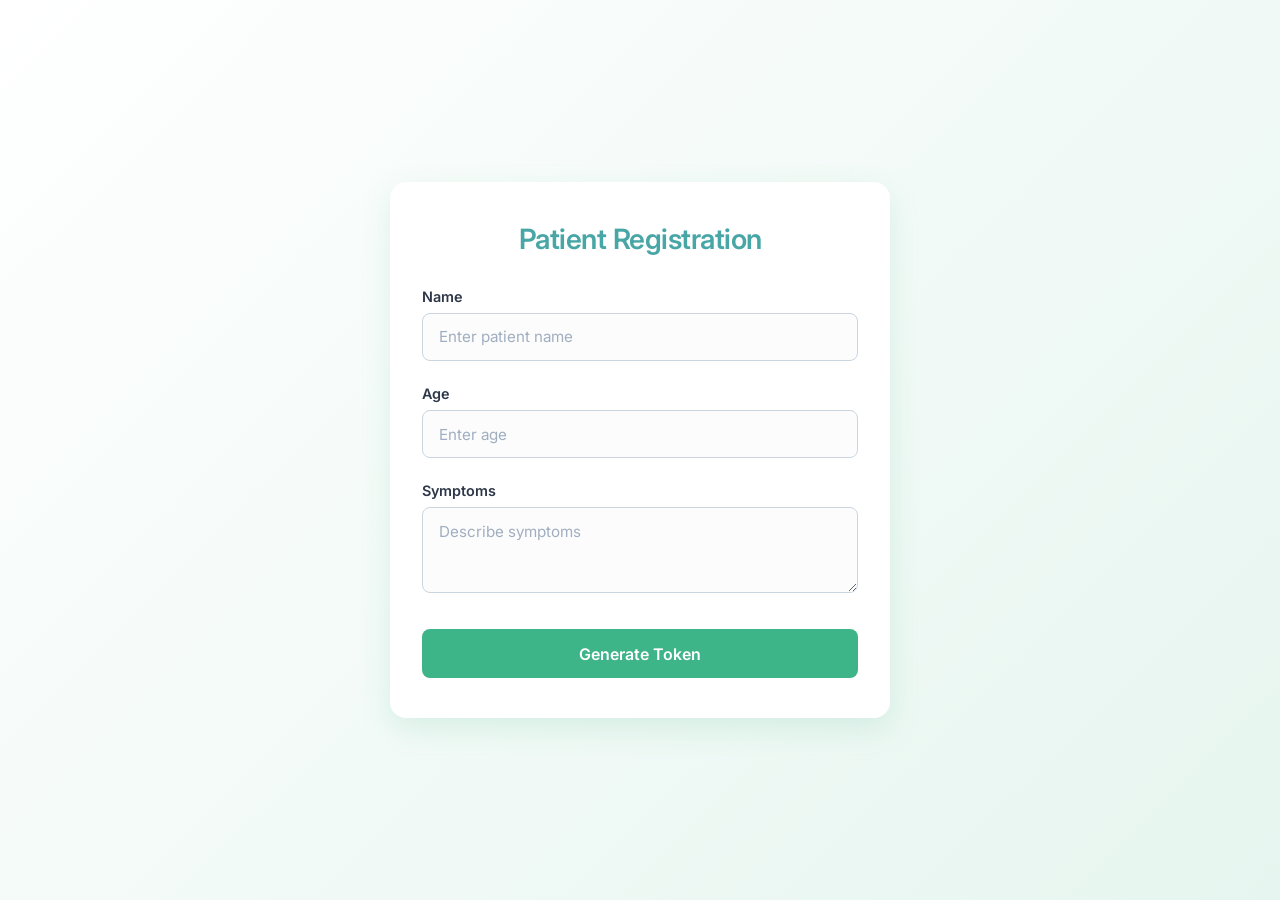
==== patientSide/patient.html @ 9d566e9e "updated" ====
<!DOCTYPE html>
<html lang="en">
<head>
    <meta charset="UTF-8">
    <meta name="viewport" content="width=device-width, initial-scale=1.0">
    <title>MediQueue</title>
    <link rel="stylesheet" href="patient.css">
    <link href="https://fonts.googleapis.com/css2?family=Inter:wght@400;500;600&display=swap" rel="stylesheet">
</head>
<body>
    <main class="container">
        <section class="card">
            <h1>Patient Registration</h1>
            <form id="registrationForm">
                <div class="form-group">
                    <label for="name">Name</label>
                    <input type="text" id="name" name="name" required placeholder="Enter patient name">
                </div>
                <div class="form-group">
                    <label for="age">Age</label>
                    <input type="number" id="age" name="age" required min="0" placeholder="Enter age">
                </div>
                <div class="form-group">
                    <label for="symptoms">Symptoms</label>
                    <textarea id="symptoms" name="symptoms" required rows="3" placeholder="Describe symptoms"></textarea>
                </div>

                <button type="submit" class="submit-btn">Generate Token</button>
            </form>

        </section>
    </main>
    <script src="patient.js"></script>
</body>
</html>
---- patientSide/patient.css ----
/* =======================================
   MediQueue - Patient Registration CSS
   Theme: Mint Green / Teal (Healthcare)
======================================= */

/* --- CSS Variables (Color Palette & Theme) --- */
:root {
    --primary: #3EB489;         /* Mint green */
    --primary-hover: #2F9A72;   /* Slightly darker mint */
    --secondary: #48a6a6;       /* Soft teal */
    --surface: #ffffff;         /* White card background */
    --background-start: #ffffff;
    --background-end: #e6f5ef;  /* Light mint background */
    --text-primary: #2d3748;    /* Dark gray for readability */
    --text-secondary: #718096;  /* Lighter gray */
    --border: #cbd5e0;          /* Soft border color */
    --border-focus: #3EB489;    /* Focus border color */
}

/* --- Global Resets & Basics --- */
* {
    box-sizing: border-box;
    margin: 0;
    padding: 0;
    font-family: 'Inter', -apple-system, BlinkMacSystemFont, "Segoe UI", Roboto, sans-serif;
}

/* --- Background and Centering --- */
body {
    /* Gradient from white to soft mint */
    background: linear-gradient(135deg, var(--background-start), var(--background-end));
    color: var(--text-primary);
    
    /* Centering the card */
    display: flex;
    justify-content: center;
    align-items: center;
    min-height: 100vh;
    padding: 1.5rem;
}

/* --- Responsive Container --- */
.container {
    width: 100%;
    max-width: 500px;
}

/* --- Card Styling (Animation & Shadows) --- */
.card {
    background-color: var(--surface);
    border-radius: 16px; /* Rounded corners */
    /* Soft healthcare-themed shadow */
    box-shadow: 0 10px 30px rgba(62, 180, 137, 0.15);
    padding: 2.5rem 2rem;
    width: 100%;
    
    /* Soft animation on load */
    animation: fadeSlideUp 0.6s ease-out forwards;
}

/* Keyframes for the soft load animation */
@keyframes fadeSlideUp {
    from {
        opacity: 0;
        transform: translateY(20px);
    }
    to {
        opacity: 1;
        transform: translateY(0);
    }
}

/* --- Header/Title Styling --- */
h1 {
    font-size: 1.75rem;
    font-weight: 600;
    text-align: center;
    margin-bottom: 2rem;
    color: var(--secondary); /* Title uses soft teal */
    letter-spacing: -0.5px;
}

/* --- Form Layout & Spacing --- */
.form-group {
    margin-bottom: 1.5rem; /* Spacing between fields */
}

label {
    display: block;
    font-size: 0.9rem;
    font-weight: 600;         /* Slightly bold labels */
    margin-bottom: 0.5rem;
    color: var(--text-primary);
}

/* --- Inputs, Textarea & Select Styling --- */
input, textarea, select {
    width: 100%;
    padding: 0.85rem 1rem;
    border: 1px solid var(--border); /* Light border */
    border-radius: 8px;              /* Rounded edges */
    font-size: 0.95rem;
    outline: none;
    color: var(--text-primary);
    background-color: #fcfcfc;
    
    /* Smooth transitions for hover and focus */
    transition: box-shadow 0.3s ease, border-color 0.3s ease, background-color 0.3s ease;
}

input::placeholder, textarea::placeholder {
    color: #a0aec0;
}

/* Input Focus Glow Effect */
input:focus, textarea:focus, select:focus {
    border-color: var(--border-focus);
    background-color: #ffffff;
    /* Soft mint glow */
    box-shadow: 0 0 0 3px rgba(62, 180, 137, 0.2); 
}

textarea {
    resize: vertical;
}

/* --- Generate Token Button --- */
.submit-btn {
    width: 100%;
    padding: 0.9rem;
    background-color: var(--primary);
    color: #ffffff;
    border: none;
    border-radius: 8px; /* Rounded corners */
    font-size: 1rem;
    font-weight: 600;
    cursor: pointer;
    margin-top: 0.5rem;
    
    /* Smooth hover effect with scaling */
    transition: background-color 0.3s ease, transform 0.2s ease, box-shadow 0.2s ease;
}

.submit-btn:hover {
    background-color: var(--primary-hover);
    transform: translateY(-2px) scale(1.01); /* Soft scale/lift effect */
    box-shadow: 0 4px 12px rgba(62, 180, 137, 0.3);
}

.submit-btn:active {
    transform: translateY(0) scale(0.99); /* Press down effect */
}

/* --- Result / Token Section --- */
.hidden {
    display: none;
}

.divider {
    height: 1px;
    background-color: #e2e8f0;
    margin: 2rem 0;
}

.token-display {
    text-align: center;
    /* Soft animation when displaying token */
    animation: fadeSlideUp 0.4s ease-out forwards;
}

.token-display h3 {
    font-size: 1.1rem;
    font-weight: 500;
    color: var(--text-secondary);
    margin-bottom: 0.5rem;
}

.token-value {
    font-size: 3.5rem;
    font-weight: 700;
    color: var(--primary); /* Mint green for token */
    margin-bottom: 0.5rem;
    letter-spacing: 2px;
}

.token-message {
    font-size: 0.95rem;
    padding: 0.75rem 1.25rem;
    color: #ffffff; /* White text on soft teal background */
    background-color: var(--secondary); /* Soft teal secondary color */
    border-radius: 6px;
    display: inline-block;
    font-weight: 500;
    box-shadow: 0 4px 6px rgba(72, 166, 166, 0.2);
}
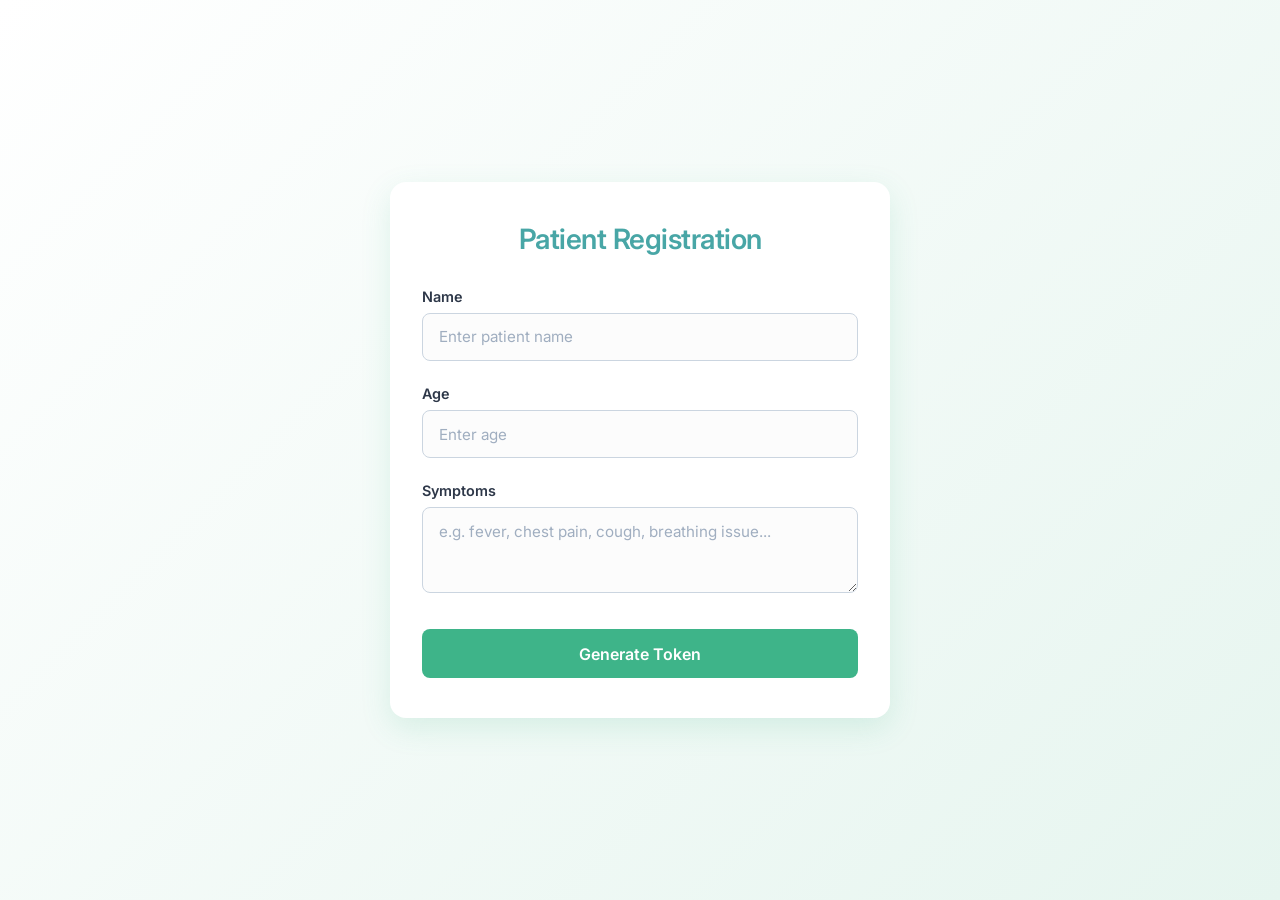
==== commit 92654fa1: "Claudse's fix" ====
--- a/patientSide/patient.html
+++ b/patientSide/patient.html
@@ -3,9 +3,9 @@
 <head>
     <meta charset="UTF-8">
     <meta name="viewport" content="width=device-width, initial-scale=1.0">
-    <title>MediQueue</title>
+    <title>MediQueue - Patient Registration</title>
     <link rel="stylesheet" href="patient.css">
-    <link href="https://fonts.googleapis.com/css2?family=Inter:wght@400;500;600&display=swap" rel="stylesheet">
+    <link href="https://fonts.googleapis.com/css2?family=Inter:wght@400;500;600;700&display=swap" rel="stylesheet">
 </head>
 <body>
     <main class="container">
@@ -18,18 +18,17 @@
                 </div>
                 <div class="form-group">
                     <label for="age">Age</label>
-                    <input type="number" id="age" name="age" required min="0" placeholder="Enter age">
+                    <input type="number" id="age" name="age" required min="0" max="120" placeholder="Enter age">
                 </div>
                 <div class="form-group">
                     <label for="symptoms">Symptoms</label>
-                    <textarea id="symptoms" name="symptoms" required rows="3" placeholder="Describe symptoms"></textarea>
+                    <textarea id="symptoms" name="symptoms" required rows="3"
+                        placeholder="e.g. fever, chest pain, cough, breathing issue..."></textarea>
                 </div>
-
                 <button type="submit" class="submit-btn">Generate Token</button>
             </form>
-
         </section>
     </main>
     <script src="patient.js"></script>
 </body>
-</html>
+</html>
--- a/patientSide/patient.css
+++ b/patientSide/patient.css
@@ -1,195 +1,33 @@
-/* =======================================
-   MediQueue - Patient Registration CSS
-   Theme: Mint Green / Teal (Healthcare)
-======================================= */
-
-/* --- CSS Variables (Color Palette & Theme) --- */
 :root {
-    --primary: #3EB489;         /* Mint green */
-    --primary-hover: #2F9A72;   /* Slightly darker mint */
-    --secondary: #48a6a6;       /* Soft teal */
-    --surface: #ffffff;         /* White card background */
+    --primary: #3EB489;
+    --primary-hover: #2F9A72;
+    --secondary: #48a6a6;
+    --surface: #ffffff;
     --background-start: #ffffff;
-    --background-end: #e6f5ef;  /* Light mint background */
-    --text-primary: #2d3748;    /* Dark gray for readability */
-    --text-secondary: #718096;  /* Lighter gray */
-    --border: #cbd5e0;          /* Soft border color */
-    --border-focus: #3EB489;    /* Focus border color */
+    --background-end: #e6f5ef;
+    --text-primary: #2d3748;
+    --text-secondary: #718096;
+    --border: #cbd5e0;
+    --border-focus: #3EB489;
 }
-
-/* --- Global Resets & Basics --- */
-* {
-    box-sizing: border-box;
-    margin: 0;
-    padding: 0;
-    font-family: 'Inter', -apple-system, BlinkMacSystemFont, "Segoe UI", Roboto, sans-serif;
-}
-
-/* --- Background and Centering --- */
-body {
-    /* Gradient from white to soft mint */
-    background: linear-gradient(135deg, var(--background-start), var(--background-end));
-    color: var(--text-primary);
-    
-    /* Centering the card */
-    display: flex;
-    justify-content: center;
-    align-items: center;
-    min-height: 100vh;
-    padding: 1.5rem;
-}
-
-/* --- Responsive Container --- */
-.container {
-    width: 100%;
-    max-width: 500px;
-}
-
-/* --- Card Styling (Animation & Shadows) --- */
-.card {
-    background-color: var(--surface);
-    border-radius: 16px; /* Rounded corners */
-    /* Soft healthcare-themed shadow */
-    box-shadow: 0 10px 30px rgba(62, 180, 137, 0.15);
-    padding: 2.5rem 2rem;
-    width: 100%;
-    
-    /* Soft animation on load */
-    animation: fadeSlideUp 0.6s ease-out forwards;
-}
-
-/* Keyframes for the soft load animation */
-@keyframes fadeSlideUp {
-    from {
-        opacity: 0;
-        transform: translateY(20px);
-    }
-    to {
-        opacity: 1;
-        transform: translateY(0);
-    }
-}
-
-/* --- Header/Title Styling --- */
-h1 {
-    font-size: 1.75rem;
-    font-weight: 600;
-    text-align: center;
-    margin-bottom: 2rem;
-    color: var(--secondary); /* Title uses soft teal */
-    letter-spacing: -0.5px;
-}
-
-/* --- Form Layout & Spacing --- */
-.form-group {
-    margin-bottom: 1.5rem; /* Spacing between fields */
-}
-
-label {
-    display: block;
-    font-size: 0.9rem;
-    font-weight: 600;         /* Slightly bold labels */
-    margin-bottom: 0.5rem;
-    color: var(--text-primary);
-}
-
-/* --- Inputs, Textarea & Select Styling --- */
-input, textarea, select {
-    width: 100%;
-    padding: 0.85rem 1rem;
-    border: 1px solid var(--border); /* Light border */
-    border-radius: 8px;              /* Rounded edges */
-    font-size: 0.95rem;
-    outline: none;
-    color: var(--text-primary);
-    background-color: #fcfcfc;
-    
-    /* Smooth transitions for hover and focus */
-    transition: box-shadow 0.3s ease, border-color 0.3s ease, background-color 0.3s ease;
-}
-
-input::placeholder, textarea::placeholder {
-    color: #a0aec0;
-}
-
-/* Input Focus Glow Effect */
-input:focus, textarea:focus, select:focus {
-    border-color: var(--border-focus);
-    background-color: #ffffff;
-    /* Soft mint glow */
-    box-shadow: 0 0 0 3px rgba(62, 180, 137, 0.2); 
-}
-
-textarea {
-    resize: vertical;
-}
-
-/* --- Generate Token Button --- */
-.submit-btn {
-    width: 100%;
-    padding: 0.9rem;
-    background-color: var(--primary);
-    color: #ffffff;
-    border: none;
-    border-radius: 8px; /* Rounded corners */
-    font-size: 1rem;
-    font-weight: 600;
-    cursor: pointer;
-    margin-top: 0.5rem;
-    
-    /* Smooth hover effect with scaling */
-    transition: background-color 0.3s ease, transform 0.2s ease, box-shadow 0.2s ease;
-}
-
-.submit-btn:hover {
-    background-color: var(--primary-hover);
-    transform: translateY(-2px) scale(1.01); /* Soft scale/lift effect */
-    box-shadow: 0 4px 12px rgba(62, 180, 137, 0.3);
-}
-
-.submit-btn:active {
-    transform: translateY(0) scale(0.99); /* Press down effect */
-}
-
-/* --- Result / Token Section --- */
-.hidden {
-    display: none;
-}
-
-.divider {
-    height: 1px;
-    background-color: #e2e8f0;
-    margin: 2rem 0;
-}
-
-.token-display {
-    text-align: center;
-    /* Soft animation when displaying token */
-    animation: fadeSlideUp 0.4s ease-out forwards;
-}
-
-.token-display h3 {
-    font-size: 1.1rem;
-    font-weight: 500;
-    color: var(--text-secondary);
-    margin-bottom: 0.5rem;
-}
-
-.token-value {
-    font-size: 3.5rem;
-    font-weight: 700;
-    color: var(--primary); /* Mint green for token */
-    margin-bottom: 0.5rem;
-    letter-spacing: 2px;
-}
-
-.token-message {
-    font-size: 0.95rem;
-    padding: 0.75rem 1.25rem;
-    color: #ffffff; /* White text on soft teal background */
-    background-color: var(--secondary); /* Soft teal secondary color */
-    border-radius: 6px;
-    display: inline-block;
-    font-weight: 500;
-    box-shadow: 0 4px 6px rgba(72, 166, 166, 0.2);
-}
+* { box-sizing: border-box; margin: 0; padding: 0; font-family: 'Inter', -apple-system, BlinkMacSystemFont, "Segoe UI", Roboto, sans-serif; }
+body { background: linear-gradient(135deg, var(--background-start), var(--background-end)); color: var(--text-primary); display: flex; justify-content: center; align-items: center; min-height: 100vh; padding: 1.5rem; }
+.container { width: 100%; max-width: 500px; }
+.card { background-color: var(--surface); border-radius: 16px; box-shadow: 0 10px 30px rgba(62, 180, 137, 0.15); padding: 2.5rem 2rem; width: 100%; animation: fadeSlideUp 0.6s ease-out forwards; }
+@keyframes fadeSlideUp { from { opacity: 0; transform: translateY(20px); } to { opacity: 1; transform: translateY(0); } }
+h1 { font-size: 1.75rem; font-weight: 600; text-align: center; margin-bottom: 2rem; color: var(--secondary); letter-spacing: -0.5px; }
+.form-group { margin-bottom: 1.5rem; }
+label { display: block; font-size: 0.9rem; font-weight: 600; margin-bottom: 0.5rem; color: var(--text-primary); }
+input, textarea, select { width: 100%; padding: 0.85rem 1rem; border: 1px solid var(--border); border-radius: 8px; font-size: 0.95rem; outline: none; color: var(--text-primary); background-color: #fcfcfc; transition: box-shadow 0.3s ease, border-color 0.3s ease, background-color 0.3s ease; }
+input::placeholder, textarea::placeholder { color: #a0aec0; }
+input:focus, textarea:focus, select:focus { border-color: var(--border-focus); background-color: #ffffff; box-shadow: 0 0 0 3px rgba(62, 180, 137, 0.2); }
+textarea { resize: vertical; }
+.submit-btn { width: 100%; padding: 0.9rem; background-color: var(--primary); color: #ffffff; border: none; border-radius: 8px; font-size: 1rem; font-weight: 600; cursor: pointer; margin-top: 0.5rem; transition: background-color 0.3s ease, transform 0.2s ease, box-shadow 0.2s ease; }
+.submit-btn:hover { background-color: var(--primary-hover); transform: translateY(-2px) scale(1.01); box-shadow: 0 4px 12px rgba(62, 180, 137, 0.3); }
+.submit-btn:active { transform: translateY(0) scale(0.99); }
+.hidden { display: none; }
+.divider { height: 1px; background-color: #e2e8f0; margin: 2rem 0; }
+.token-display { text-align: center; animation: fadeSlideUp 0.4s ease-out forwards; }
+.token-display h3 { font-size: 1.1rem; font-weight: 500; color: var(--text-secondary); margin-bottom: 0.5rem; }
+.token-value { font-size: 3.5rem; font-weight: 700; color: var(--primary); margin-bottom: 0.5rem; letter-spacing: 2px; }
+.token-message { font-size: 0.95rem; padding: 0.75rem 1.25rem; color: #ffffff; background-color: var(--secondary); border-radius: 6px; display: inline-block; font-weight: 500; box-shadow: 0 4px 6px rgba(72, 166, 166, 0.2); }
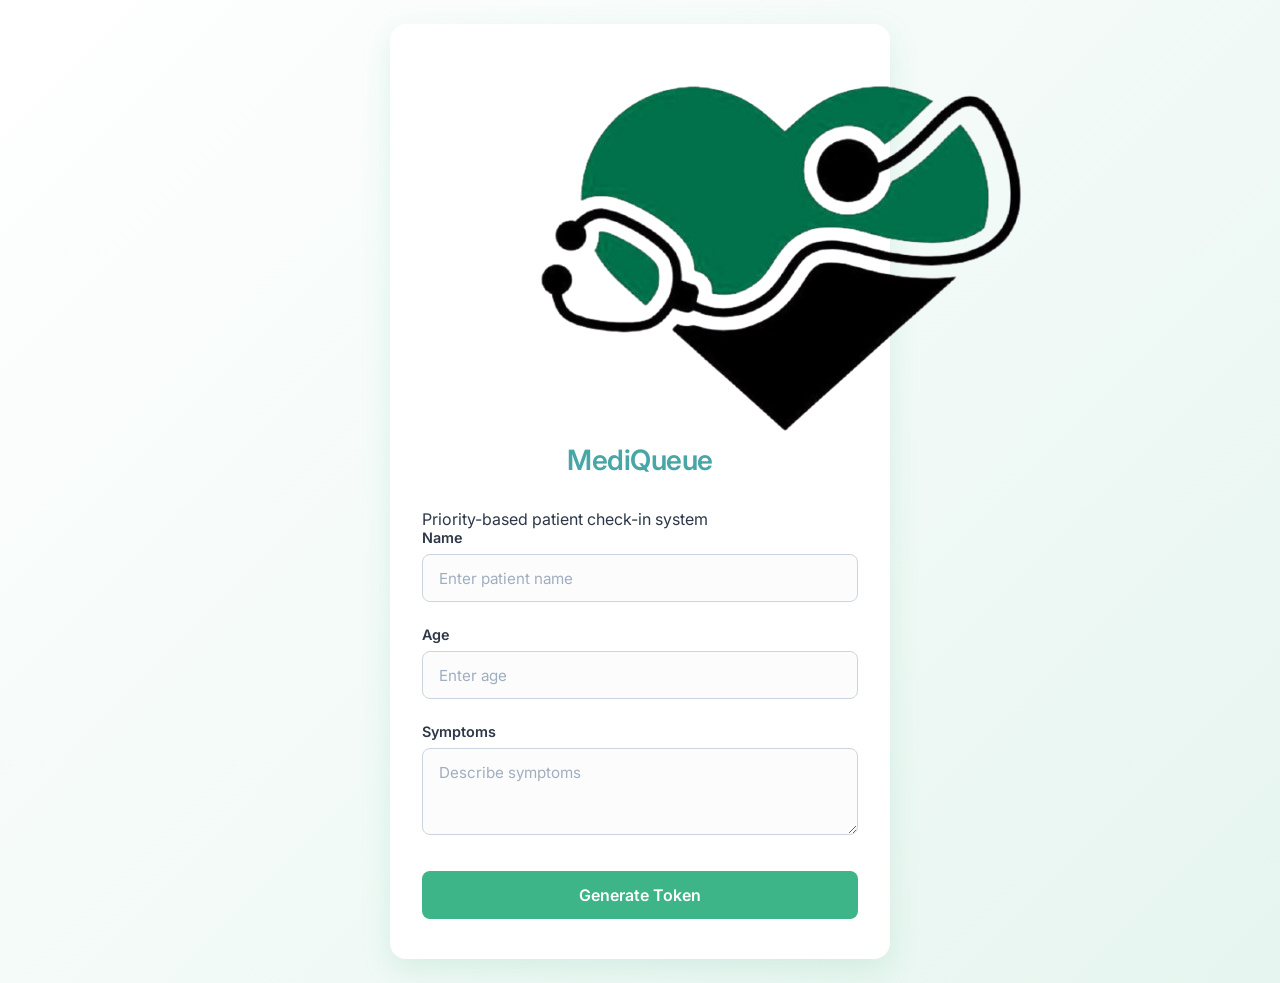
==== commit 6dbeb772: "updated patient.html" ====
--- a/patientSide/patient.html
+++ b/patientSide/patient.html
@@ -3,32 +3,48 @@
 <head>
     <meta charset="UTF-8">
     <meta name="viewport" content="width=device-width, initial-scale=1.0">
-    <title>MediQueue - Patient Registration</title>
+    <title>MediQueue</title>
     <link rel="stylesheet" href="patient.css">
-    <link href="https://fonts.googleapis.com/css2?family=Inter:wght@400;500;600;700&display=swap" rel="stylesheet">
+    <link href="https://fonts.googleapis.com/css2?family=Inter:wght@400;500;600&display=swap" rel="stylesheet">
 </head>
 <body>
+
     <main class="container">
         <section class="card">
-            <h1>Patient Registration</h1>
+
+            <!-- 🔹 Logo + Branding -->
+            <div class="logo-box">
+                <img src="logo.png" alt="logo">
+            </div>
+
+            <h1 class="app-name">MediQueue</h1>
+            <p class="tagline">Priority-based patient check-in system</p>
+
+            <!-- 🔹 Form -->
             <form id="registrationForm">
+
                 <div class="form-group">
                     <label for="name">Name</label>
                     <input type="text" id="name" name="name" required placeholder="Enter patient name">
                 </div>
+
                 <div class="form-group">
                     <label for="age">Age</label>
-                    <input type="number" id="age" name="age" required min="0" max="120" placeholder="Enter age">
+                    <input type="number" id="age" name="age" required min="0" placeholder="Enter age">
                 </div>
+
                 <div class="form-group">
                     <label for="symptoms">Symptoms</label>
-                    <textarea id="symptoms" name="symptoms" required rows="3"
-                        placeholder="e.g. fever, chest pain, cough, breathing issue..."></textarea>
+                    <textarea id="symptoms" name="symptoms" required rows="3" placeholder="Describe symptoms"></textarea>
                 </div>
+
                 <button type="submit" class="submit-btn">Generate Token</button>
+
             </form>
+
         </section>
     </main>
+
     <script src="patient.js"></script>
 </body>
-</html>+</html>
--- a/patientSide/patient.css
+++ b/patientSide/patient.css
@@ -1,33 +1,195 @@
+/* =======================================
+   MediQueue - Patient Registration CSS
+   Theme: Mint Green / Teal (Healthcare)
+======================================= */
+
+/* --- CSS Variables (Color Palette & Theme) --- */
 :root {
-    --primary: #3EB489;
-    --primary-hover: #2F9A72;
-    --secondary: #48a6a6;
-    --surface: #ffffff;
+    --primary: #3EB489;         /* Mint green */
+    --primary-hover: #2F9A72;   /* Slightly darker mint */
+    --secondary: #48a6a6;       /* Soft teal */
+    --surface: #ffffff;         /* White card background */
     --background-start: #ffffff;
-    --background-end: #e6f5ef;
-    --text-primary: #2d3748;
-    --text-secondary: #718096;
-    --border: #cbd5e0;
-    --border-focus: #3EB489;
+    --background-end: #e6f5ef;  /* Light mint background */
+    --text-primary: #2d3748;    /* Dark gray for readability */
+    --text-secondary: #718096;  /* Lighter gray */
+    --border: #cbd5e0;          /* Soft border color */
+    --border-focus: #3EB489;    /* Focus border color */
 }
-* { box-sizing: border-box; margin: 0; padding: 0; font-family: 'Inter', -apple-system, BlinkMacSystemFont, "Segoe UI", Roboto, sans-serif; }
-body { background: linear-gradient(135deg, var(--background-start), var(--background-end)); color: var(--text-primary); display: flex; justify-content: center; align-items: center; min-height: 100vh; padding: 1.5rem; }
-.container { width: 100%; max-width: 500px; }
-.card { background-color: var(--surface); border-radius: 16px; box-shadow: 0 10px 30px rgba(62, 180, 137, 0.15); padding: 2.5rem 2rem; width: 100%; animation: fadeSlideUp 0.6s ease-out forwards; }
-@keyframes fadeSlideUp { from { opacity: 0; transform: translateY(20px); } to { opacity: 1; transform: translateY(0); } }
-h1 { font-size: 1.75rem; font-weight: 600; text-align: center; margin-bottom: 2rem; color: var(--secondary); letter-spacing: -0.5px; }
-.form-group { margin-bottom: 1.5rem; }
-label { display: block; font-size: 0.9rem; font-weight: 600; margin-bottom: 0.5rem; color: var(--text-primary); }
-input, textarea, select { width: 100%; padding: 0.85rem 1rem; border: 1px solid var(--border); border-radius: 8px; font-size: 0.95rem; outline: none; color: var(--text-primary); background-color: #fcfcfc; transition: box-shadow 0.3s ease, border-color 0.3s ease, background-color 0.3s ease; }
-input::placeholder, textarea::placeholder { color: #a0aec0; }
-input:focus, textarea:focus, select:focus { border-color: var(--border-focus); background-color: #ffffff; box-shadow: 0 0 0 3px rgba(62, 180, 137, 0.2); }
-textarea { resize: vertical; }
-.submit-btn { width: 100%; padding: 0.9rem; background-color: var(--primary); color: #ffffff; border: none; border-radius: 8px; font-size: 1rem; font-weight: 600; cursor: pointer; margin-top: 0.5rem; transition: background-color 0.3s ease, transform 0.2s ease, box-shadow 0.2s ease; }
-.submit-btn:hover { background-color: var(--primary-hover); transform: translateY(-2px) scale(1.01); box-shadow: 0 4px 12px rgba(62, 180, 137, 0.3); }
-.submit-btn:active { transform: translateY(0) scale(0.99); }
-.hidden { display: none; }
-.divider { height: 1px; background-color: #e2e8f0; margin: 2rem 0; }
-.token-display { text-align: center; animation: fadeSlideUp 0.4s ease-out forwards; }
-.token-display h3 { font-size: 1.1rem; font-weight: 500; color: var(--text-secondary); margin-bottom: 0.5rem; }
-.token-value { font-size: 3.5rem; font-weight: 700; color: var(--primary); margin-bottom: 0.5rem; letter-spacing: 2px; }
-.token-message { font-size: 0.95rem; padding: 0.75rem 1.25rem; color: #ffffff; background-color: var(--secondary); border-radius: 6px; display: inline-block; font-weight: 500; box-shadow: 0 4px 6px rgba(72, 166, 166, 0.2); }+
+/* --- Global Resets & Basics --- */
+* {
+    box-sizing: border-box;
+    margin: 0;
+    padding: 0;
+    font-family: 'Inter', -apple-system, BlinkMacSystemFont, "Segoe UI", Roboto, sans-serif;
+}
+
+/* --- Background and Centering --- */
+body {
+    /* Gradient from white to soft mint */
+    background: linear-gradient(135deg, var(--background-start), var(--background-end));
+    color: var(--text-primary);
+    
+    /* Centering the card */
+    display: flex;
+    justify-content: center;
+    align-items: center;
+    min-height: 100vh;
+    padding: 1.5rem;
+}
+
+/* --- Responsive Container --- */
+.container {
+    width: 100%;
+    max-width: 500px;
+}
+
+/* --- Card Styling (Animation & Shadows) --- */
+.card {
+    background-color: var(--surface);
+    border-radius: 16px; /* Rounded corners */
+    /* Soft healthcare-themed shadow */
+    box-shadow: 0 10px 30px rgba(62, 180, 137, 0.15);
+    padding: 2.5rem 2rem;
+    width: 100%;
+    
+    /* Soft animation on load */
+    animation: fadeSlideUp 0.6s ease-out forwards;
+}
+
+/* Keyframes for the soft load animation */
+@keyframes fadeSlideUp {
+    from {
+        opacity: 0;
+        transform: translateY(20px);
+    }
+    to {
+        opacity: 1;
+        transform: translateY(0);
+    }
+}
+
+/* --- Header/Title Styling --- */
+h1 {
+    font-size: 1.75rem;
+    font-weight: 600;
+    text-align: center;
+    margin-bottom: 2rem;
+    color: var(--secondary); /* Title uses soft teal */
+    letter-spacing: -0.5px;
+}
+
+/* --- Form Layout & Spacing --- */
+.form-group {
+    margin-bottom: 1.5rem; /* Spacing between fields */
+}
+
+label {
+    display: block;
+    font-size: 0.9rem;
+    font-weight: 600;         /* Slightly bold labels */
+    margin-bottom: 0.5rem;
+    color: var(--text-primary);
+}
+
+/* --- Inputs, Textarea & Select Styling --- */
+input, textarea, select {
+    width: 100%;
+    padding: 0.85rem 1rem;
+    border: 1px solid var(--border); /* Light border */
+    border-radius: 8px;              /* Rounded edges */
+    font-size: 0.95rem;
+    outline: none;
+    color: var(--text-primary);
+    background-color: #fcfcfc;
+    
+    /* Smooth transitions for hover and focus */
+    transition: box-shadow 0.3s ease, border-color 0.3s ease, background-color 0.3s ease;
+}
+
+input::placeholder, textarea::placeholder {
+    color: #a0aec0;
+}
+
+/* Input Focus Glow Effect */
+input:focus, textarea:focus, select:focus {
+    border-color: var(--border-focus);
+    background-color: #ffffff;
+    /* Soft mint glow */
+    box-shadow: 0 0 0 3px rgba(62, 180, 137, 0.2); 
+}
+
+textarea {
+    resize: vertical;
+}
+
+/* --- Generate Token Button --- */
+.submit-btn {
+    width: 100%;
+    padding: 0.9rem;
+    background-color: var(--primary);
+    color: #ffffff;
+    border: none;
+    border-radius: 8px; /* Rounded corners */
+    font-size: 1rem;
+    font-weight: 600;
+    cursor: pointer;
+    margin-top: 0.5rem;
+    
+    /* Smooth hover effect with scaling */
+    transition: background-color 0.3s ease, transform 0.2s ease, box-shadow 0.2s ease;
+}
+
+.submit-btn:hover {
+    background-color: var(--primary-hover);
+    transform: translateY(-2px) scale(1.01); /* Soft scale/lift effect */
+    box-shadow: 0 4px 12px rgba(62, 180, 137, 0.3);
+}
+
+.submit-btn:active {
+    transform: translateY(0) scale(0.99); /* Press down effect */
+}
+
+/* --- Result / Token Section --- */
+.hidden {
+    display: none;
+}
+
+.divider {
+    height: 1px;
+    background-color: #e2e8f0;
+    margin: 2rem 0;
+}
+
+.token-display {
+    text-align: center;
+    /* Soft animation when displaying token */
+    animation: fadeSlideUp 0.4s ease-out forwards;
+}
+
+.token-display h3 {
+    font-size: 1.1rem;
+    font-weight: 500;
+    color: var(--text-secondary);
+    margin-bottom: 0.5rem;
+}
+
+.token-value {
+    font-size: 3.5rem;
+    font-weight: 700;
+    color: var(--primary); /* Mint green for token */
+    margin-bottom: 0.5rem;
+    letter-spacing: 2px;
+}
+
+.token-message {
+    font-size: 0.95rem;
+    padding: 0.75rem 1.25rem;
+    color: #ffffff; /* White text on soft teal background */
+    background-color: var(--secondary); /* Soft teal secondary color */
+    border-radius: 6px;
+    display: inline-block;
+    font-weight: 500;
+    box-shadow: 0 4px 6px rgba(72, 166, 166, 0.2);
+}
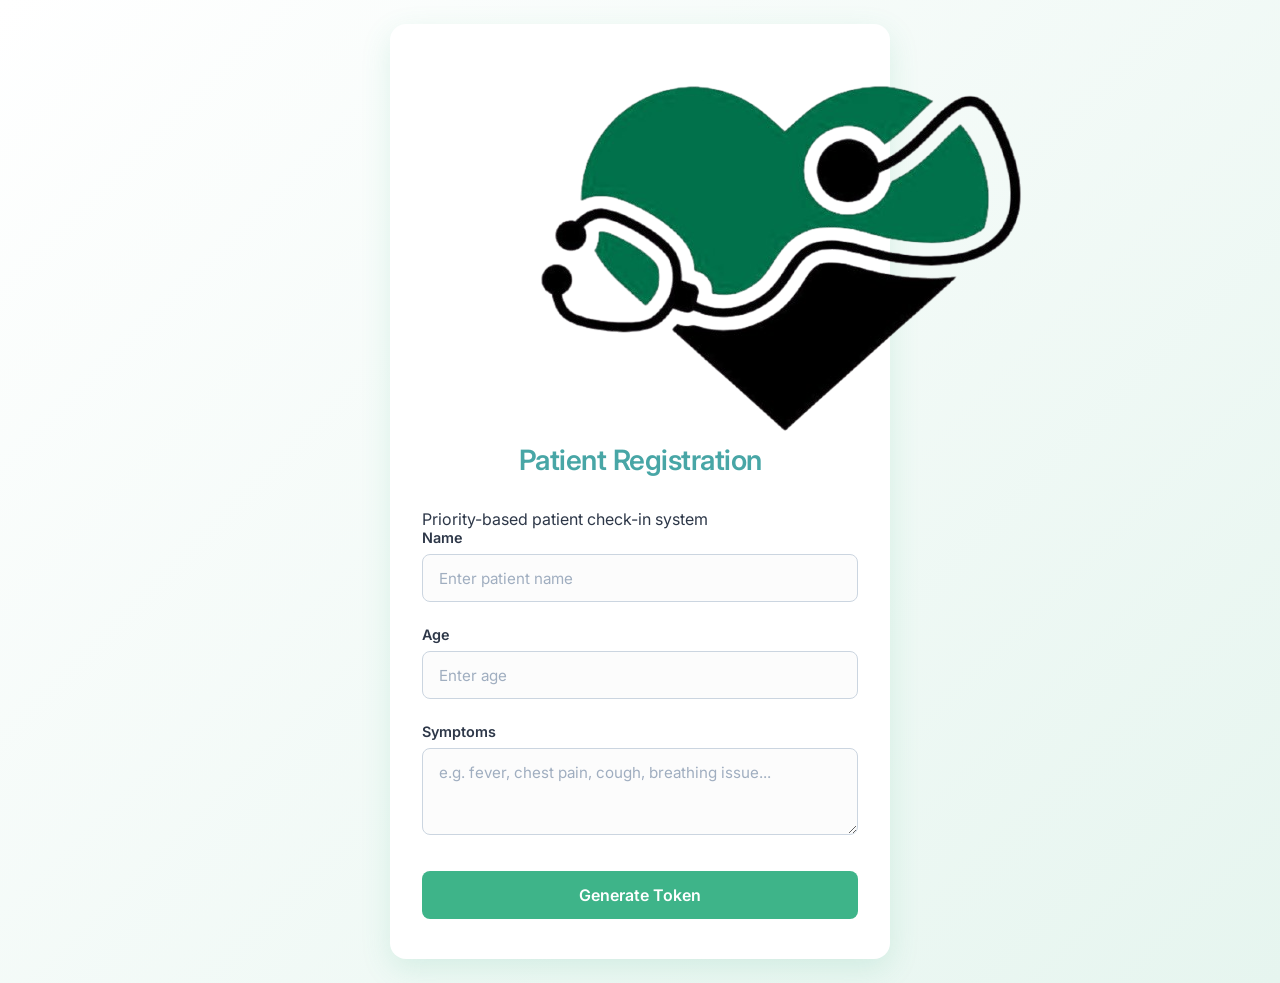
==== commit 2b8066d0: "updated patient.html" ====
--- a/patientSide/patient.html
+++ b/patientSide/patient.html
@@ -17,7 +17,7 @@
                 <img src="logo.png" alt="logo">
             </div>
 
-            <h1 class="app-name">MediQueue</h1>
+            <h1 class="app-name">Patient Registration</h1>
             <p class="tagline">Priority-based patient check-in system</p>
 
             <!-- 🔹 Form -->
@@ -35,7 +35,7 @@
 
                 <div class="form-group">
                     <label for="symptoms">Symptoms</label>
-                    <textarea id="symptoms" name="symptoms" required rows="3" placeholder="Describe symptoms"></textarea>
+                    <textarea id="symptoms" name="symptoms" required rows="3" placeholder="e.g. fever, chest pain, cough, breathing issue..."></textarea>
                 </div>
 
                 <button type="submit" class="submit-btn">Generate Token</button>
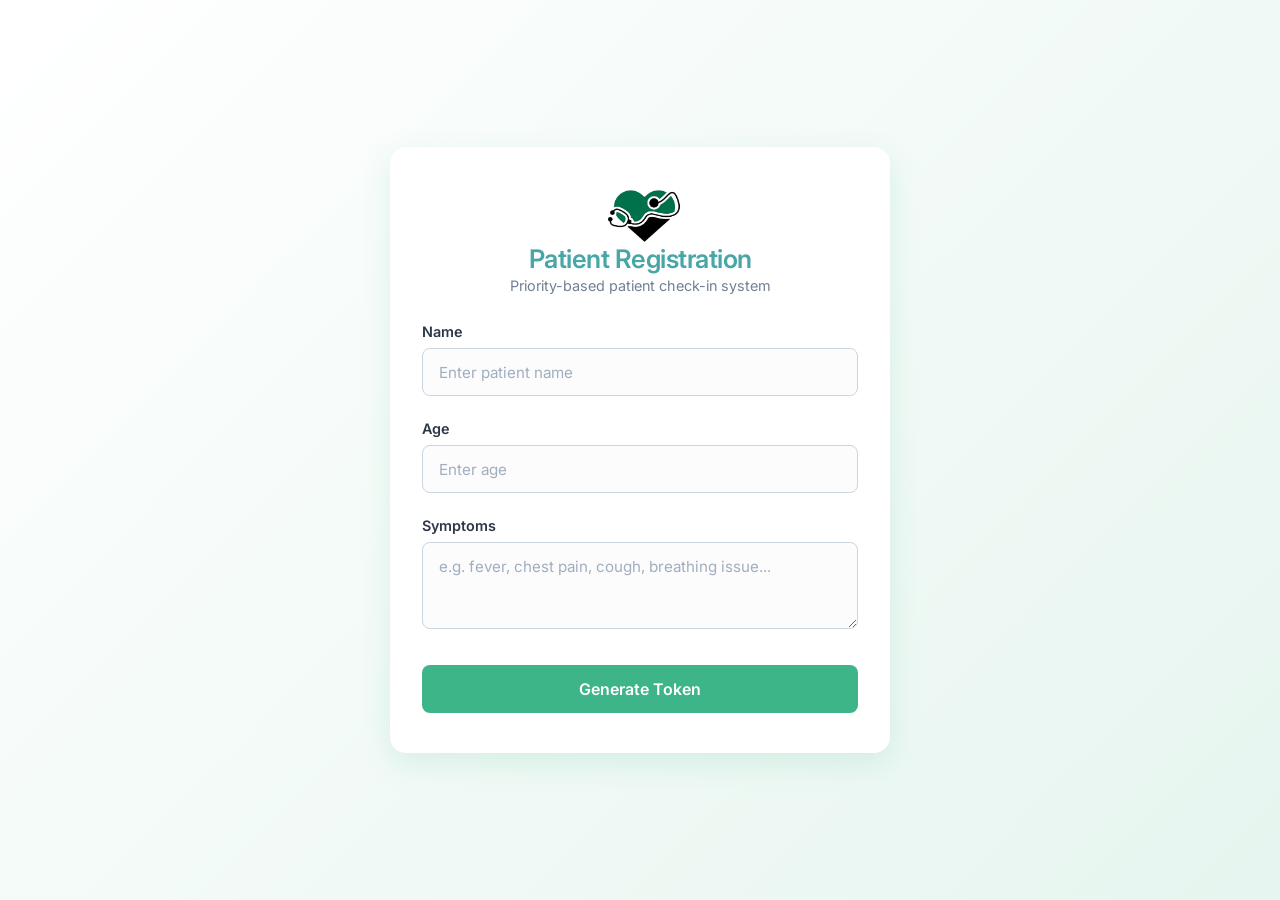
==== commit ba4600e2: "Updated HTML and CSS" ====
--- a/patientSide/patient.html
+++ b/patientSide/patient.html
@@ -1,5 +1,6 @@
 <!DOCTYPE html>
 <html lang="en">
+
 <head>
     <meta charset="UTF-8">
     <meta name="viewport" content="width=device-width, initial-scale=1.0">
@@ -7,6 +8,7 @@
     <link rel="stylesheet" href="patient.css">
     <link href="https://fonts.googleapis.com/css2?family=Inter:wght@400;500;600&display=swap" rel="stylesheet">
 </head>
+
 <body>
 
     <main class="container">
@@ -35,7 +37,8 @@
 
                 <div class="form-group">
                     <label for="symptoms">Symptoms</label>
-                    <textarea id="symptoms" name="symptoms" required rows="3" placeholder="e.g. fever, chest pain, cough, breathing issue..."></textarea>
+                    <textarea id="symptoms" name="symptoms" required rows="3"
+                        placeholder="e.g. fever, chest pain, cough, breathing issue..."></textarea>
                 </div>
 
                 <button type="submit" class="submit-btn">Generate Token</button>
@@ -47,4 +50,5 @@
 
     <script src="patient.js"></script>
 </body>
-</html>
+
+</html>
--- a/patientSide/patient.css
+++ b/patientSide/patient.css
@@ -5,16 +5,25 @@
 
 /* --- CSS Variables (Color Palette & Theme) --- */
 :root {
-    --primary: #3EB489;         /* Mint green */
-    --primary-hover: #2F9A72;   /* Slightly darker mint */
-    --secondary: #48a6a6;       /* Soft teal */
-    --surface: #ffffff;         /* White card background */
+    --primary: #3EB489;
+    /* Mint green */
+    --primary-hover: #2F9A72;
+    /* Slightly darker mint */
+    --secondary: #48a6a6;
+    /* Soft teal */
+    --surface: #ffffff;
+    /* White card background */
     --background-start: #ffffff;
-    --background-end: #e6f5ef;  /* Light mint background */
-    --text-primary: #2d3748;    /* Dark gray for readability */
-    --text-secondary: #718096;  /* Lighter gray */
-    --border: #cbd5e0;          /* Soft border color */
-    --border-focus: #3EB489;    /* Focus border color */
+    --background-end: #e6f5ef;
+    /* Light mint background */
+    --text-primary: #2d3748;
+    /* Dark gray for readability */
+    --text-secondary: #718096;
+    /* Lighter gray */
+    --border: #cbd5e0;
+    /* Soft border color */
+    --border-focus: #3EB489;
+    /* Focus border color */
 }
 
 /* --- Global Resets & Basics --- */
@@ -27,15 +36,15 @@
 
 /* --- Background and Centering --- */
 body {
-    /* Gradient from white to soft mint */
     background: linear-gradient(135deg, var(--background-start), var(--background-end));
     color: var(--text-primary);
-    
-    /* Centering the card */
+
     display: flex;
     justify-content: center;
     align-items: center;
-    min-height: 100vh;
+
+    height: 100vh;
+    /* ✅ changed from min-height */
     padding: 1.5rem;
 }
 
@@ -43,19 +52,27 @@
 .container {
     width: 100%;
     max-width: 500px;
+
+
+    display: flex;
+    /* ✅ added */
+    justify-content: center;
 }
 
 /* --- Card Styling (Animation & Shadows) --- */
 .card {
     background-color: var(--surface);
-    border-radius: 16px; /* Rounded corners */
+    border-radius: 16px;
+    /* Rounded corners */
     /* Soft healthcare-themed shadow */
     box-shadow: 0 10px 30px rgba(62, 180, 137, 0.15);
     padding: 2.5rem 2rem;
     width: 100%;
-    
+
     /* Soft animation on load */
     animation: fadeSlideUp 0.6s ease-out forwards;
+
+
 }
 
 /* Keyframes for the soft load animation */
@@ -64,6 +81,7 @@
         opacity: 0;
         transform: translateY(20px);
     }
+
     to {
         opacity: 1;
         transform: translateY(0);
@@ -75,49 +93,59 @@
     font-size: 1.75rem;
     font-weight: 600;
     text-align: center;
-    margin-bottom: 2rem;
-    color: var(--secondary); /* Title uses soft teal */
+    margin: 0;
+    /* 🔥 removes extra gap */
+    color: var(--secondary);
     letter-spacing: -0.5px;
 }
 
 /* --- Form Layout & Spacing --- */
 .form-group {
-    margin-bottom: 1.5rem; /* Spacing between fields */
+    margin-bottom: 1.5rem;
+    /* Spacing between fields */
 }
 
 label {
     display: block;
     font-size: 0.9rem;
-    font-weight: 600;         /* Slightly bold labels */
+    font-weight: 600;
+    /* Slightly bold labels */
     margin-bottom: 0.5rem;
     color: var(--text-primary);
 }
 
 /* --- Inputs, Textarea & Select Styling --- */
-input, textarea, select {
+input,
+textarea,
+select {
     width: 100%;
     padding: 0.85rem 1rem;
-    border: 1px solid var(--border); /* Light border */
-    border-radius: 8px;              /* Rounded edges */
+    border: 1px solid var(--border);
+    /* Light border */
+    border-radius: 8px;
+    /* Rounded edges */
     font-size: 0.95rem;
     outline: none;
     color: var(--text-primary);
     background-color: #fcfcfc;
-    
+
     /* Smooth transitions for hover and focus */
     transition: box-shadow 0.3s ease, border-color 0.3s ease, background-color 0.3s ease;
 }
 
-input::placeholder, textarea::placeholder {
+input::placeholder,
+textarea::placeholder {
     color: #a0aec0;
 }
 
 /* Input Focus Glow Effect */
-input:focus, textarea:focus, select:focus {
+input:focus,
+textarea:focus,
+select:focus {
     border-color: var(--border-focus);
     background-color: #ffffff;
     /* Soft mint glow */
-    box-shadow: 0 0 0 3px rgba(62, 180, 137, 0.2); 
+    box-shadow: 0 0 0 3px rgba(62, 180, 137, 0.2);
 }
 
 textarea {
@@ -131,24 +159,27 @@
     background-color: var(--primary);
     color: #ffffff;
     border: none;
-    border-radius: 8px; /* Rounded corners */
+    border-radius: 8px;
+    /* Rounded corners */
     font-size: 1rem;
     font-weight: 600;
     cursor: pointer;
     margin-top: 0.5rem;
-    
+
     /* Smooth hover effect with scaling */
     transition: background-color 0.3s ease, transform 0.2s ease, box-shadow 0.2s ease;
 }
 
 .submit-btn:hover {
     background-color: var(--primary-hover);
-    transform: translateY(-2px) scale(1.01); /* Soft scale/lift effect */
+    transform: translateY(-2px) scale(1.01);
+    /* Soft scale/lift effect */
     box-shadow: 0 4px 12px rgba(62, 180, 137, 0.3);
 }
 
 .submit-btn:active {
-    transform: translateY(0) scale(0.99); /* Press down effect */
+    transform: translateY(0) scale(0.99);
+    /* Press down effect */
 }
 
 /* --- Result / Token Section --- */
@@ -178,7 +209,8 @@
 .token-value {
     font-size: 3.5rem;
     font-weight: 700;
-    color: var(--primary); /* Mint green for token */
+    color: var(--primary);
+    /* Mint green for token */
     margin-bottom: 0.5rem;
     letter-spacing: 2px;
 }
@@ -186,10 +218,60 @@
 .token-message {
     font-size: 0.95rem;
     padding: 0.75rem 1.25rem;
-    color: #ffffff; /* White text on soft teal background */
-    background-color: var(--secondary); /* Soft teal secondary color */
+    color: #ffffff;
+    /* White text on soft teal background */
+    background-color: var(--secondary);
+    /* Soft teal secondary color */
     border-radius: 6px;
     display: inline-block;
     font-weight: 500;
     box-shadow: 0 4px 6px rgba(72, 166, 166, 0.2);
+}
+
+/* --- Logo & Branding (NEW - add this) --- */
+
+/* --- Logo & Branding (UPDATED) --- */
+
+.logo-box {
+    background: none;
+    /* ❌ removed gradient box */
+    box-shadow: none;
+    /* ❌ removed shadow */
+    padding: 0;
+    /* ❌ removed extra space */
+    border-radius: 0;
+
+    display: flex;
+    justify-content: center;
+    align-items: center;
+
+    width: auto;
+    height: auto;
+
+    margin: 0;
+}
+
+.logo-box img {
+    width: 100px;
+    /* ✅ bigger logo */
+    display: block;
+}
+
+/* App name below logo */
+.app-name {
+    text-align: center;
+    font-size: 1.6rem;
+    font-weight: 600;
+    color: var(--secondary);
+    margin-top: 0;
+    margin-bottom: 0.2rem;
+}
+
+/* Tagline */
+.tagline {
+    text-align: center;
+    font-size: 0.9rem;
+    color: var(--text-secondary);
+    margin-bottom: 1.8rem;
+    margin-top: 0;
 }
